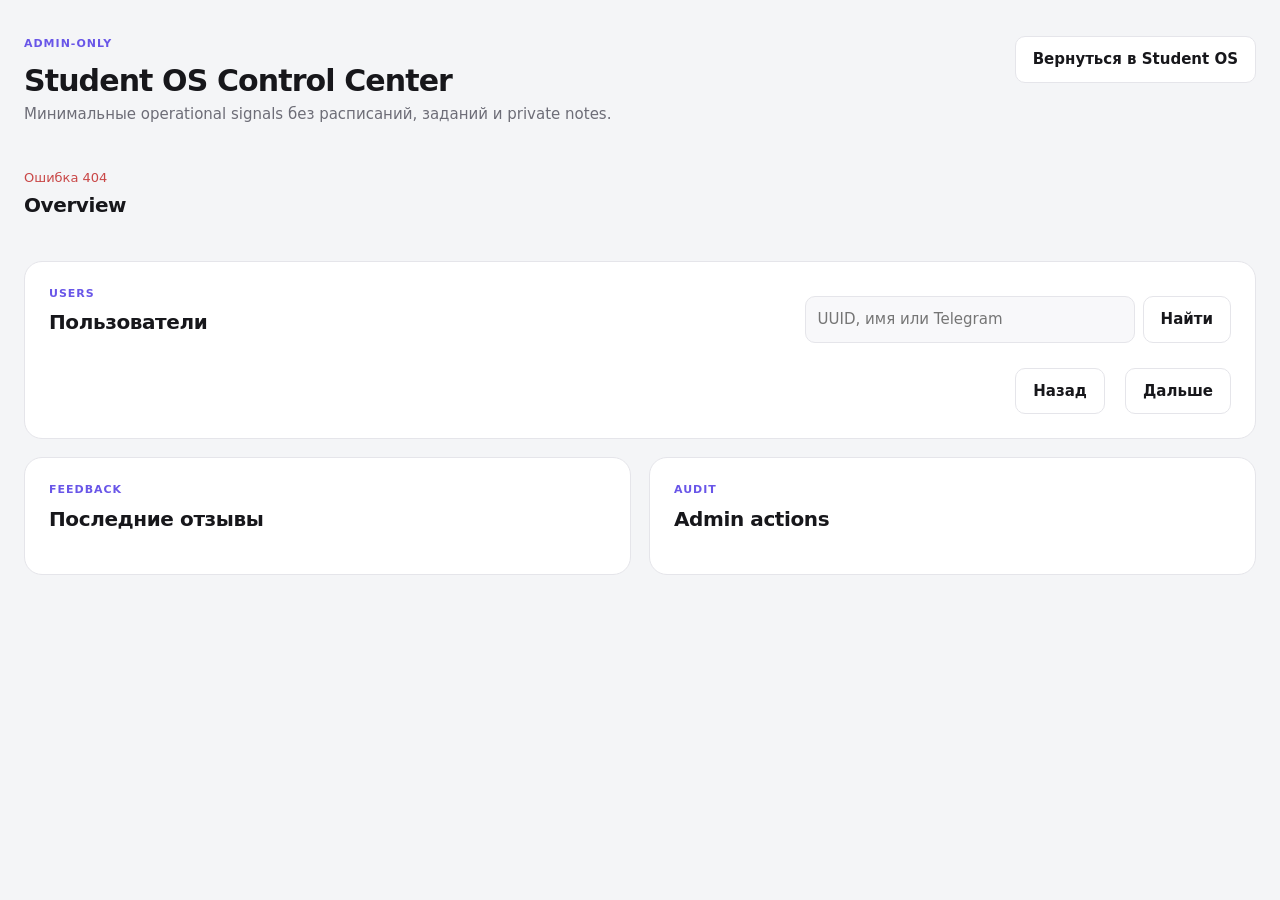
==== static/admin.html @ e1940b22 "Build secure admin and feedback foundation" ====
<!doctype html>
<html lang="ru"><head><meta charset="utf-8"><meta name="viewport" content="width=device-width,initial-scale=1"><title>Student OS Admin</title><link rel="stylesheet" href="/static/styles.css"><link rel="stylesheet" href="/static/admin.css"><script src="/static/admin.js" defer></script></head>
<body><main class="admin-shell">
  <header class="admin-head"><div><p class="eyebrow">Admin-only</p><h1>Student OS Control Center</h1><p class="muted">Минимальные operational signals без расписаний, заданий и private notes.</p></div><a class="secondary admin-link" href="/">Вернуться в Student OS</a></header>
  <p id="adminError" class="form-error" role="alert"></p>
  <section><h2>Overview</h2><div id="overview" class="metric-grid"></div></section>
  <section class="card admin-card"><div class="section-head"><div><p class="eyebrow">Users</p><h2>Пользователи</h2></div><form id="userSearch" class="admin-search"><input id="userQuery" maxlength="120" placeholder="UUID, имя или Telegram"><button class="secondary">Найти</button></form></div><div id="users" class="admin-list"></div><div class="pager"><button id="prevUsers" class="secondary">Назад</button><span id="usersPage" class="muted"></span><button id="nextUsers" class="secondary">Дальше</button></div></section>
  <div class="admin-columns"><section class="card admin-card"><p class="eyebrow">Feedback</p><h2>Последние отзывы</h2><div id="feedback" class="admin-list"></div></section><section class="card admin-card"><p class="eyebrow">Audit</p><h2>Admin actions</h2><div id="actions" class="admin-list"></div></section></div>
</main>
<dialog id="adminUserDialog" class="modal"><div class="modal-card"><div class="modal-head"><div><p class="eyebrow">User detail</p><h2 id="adminUserTitle">Пользователь</h2></div><button class="icon-button" id="closeAdminUser" aria-label="Закрыть">×</button></div><div id="adminUserDetails"></div><form id="creditForm" class="admin-mutation"><h3>Изменить credits</h3><label>Delta<input id="creditDelta" type="number" min="-1000" max="1000" required></label><label>Причина<input id="creditReason" minlength="3" maxlength="500" required></label><button class="primary">Применить</button></form><form id="unlimitedForm" class="admin-mutation"><h3>Unlimited</h3><label class="deadline-status"><span>Безлимитный Student AI</span><input id="adminUnlimited" type="checkbox"></label><label>Причина<input id="unlimitedReason" minlength="3" maxlength="500" required></label><button class="primary">Сохранить</button></form><p id="adminMutationError" class="form-error"></p></div></dialog>
</body></html>
---- static/styles.css ----
:root { color-scheme: light; --bg:#f4f5f7; --surface:#fff; --surface-2:#f8f8fa; --text:#17171b; --muted:#6d6d77; --border:#e5e5ea; --accent:#6956e8; --accent-soft:#eeebff; --success:#2c9a67; --danger:#c94747; --shadow:0 12px 36px rgba(25,20,50,.07); }
[data-theme="dark"] { color-scheme:dark; --bg:#111115; --surface:#1b1b21; --surface-2:#23232b; --text:#f5f4f8; --muted:#a3a1ad; --border:#303039; --accent:#a99cff; --accent-soft:#2e294e; --shadow:0 12px 36px rgba(0,0,0,.22); }
* { box-sizing:border-box; }
body { margin:0; background:var(--bg); color:var(--text); font:15px/1.5 Inter,ui-sans-serif,system-ui,-apple-system,sans-serif; }
button,input,textarea,select { font:inherit; }
button { color:inherit; }
.shell { min-height:100vh; display:grid; grid-template-columns:230px minmax(0,1fr); transition:grid-template-columns .2s ease; }
.shell.sidebar-collapsed { grid-template-columns:78px minmax(0,1fr); }
.sidebar { position:sticky; z-index:10; top:0; height:100vh; padding:24px 18px; background:var(--surface); border-right:1px solid var(--border); display:flex; flex-direction:column; overflow:hidden; }
.sidebar-heading { display:flex; align-items:center; justify-content:space-between; min-height:38px; margin-bottom:24px; }
.brand { color:var(--text); text-decoration:none; white-space:nowrap; font-size:20px; font-weight:800; letter-spacing:-.03em; }
.collapse-button { width:28px; height:28px; flex:0 0 auto; border:1px solid var(--border); border-radius:8px; background:var(--surface-2); color:var(--muted); cursor:pointer; }
.sidebar-collapsed .sidebar { padding-inline:12px; }
.sidebar-collapsed .brand,.sidebar-collapsed .nav-label { display:none; }
.sidebar-collapsed .sidebar-heading { justify-content:center; }
.sidebar-collapsed .collapse-button { transform:rotate(180deg); }
.sidebar-nav,.mobile-drawer nav { display:grid; gap:6px; }
.nav-item { min-width:0; border:0; background:transparent; padding:11px 13px; text-align:left; border-radius:10px; cursor:pointer; display:flex; align-items:center; gap:12px; color:var(--muted); white-space:nowrap; }
.nav-item:hover,.nav-item.active { background:var(--accent-soft); color:var(--accent); }
.nav-icon { width:22px; height:22px; flex:0 0 22px; display:inline-grid; place-items:center; font-size:17px; line-height:1; }
.ai-icon { border:1px solid currentColor; border-radius:6px; font-size:9px; font-weight:800; }
.soon { margin-left:auto; padding:2px 6px; border-radius:999px; background:var(--surface-2); color:var(--muted); font-size:9px; font-weight:750; text-transform:uppercase; }
.nav-divider { height:1px; margin:9px 8px; background:var(--border); }
.sidebar-foot { margin-top:auto; padding:12px; color:var(--muted); font-size:12px; display:flex; align-items:center; gap:8px; white-space:nowrap; }
.status-dot { width:8px; height:8px; flex:0 0 8px; border-radius:50%; background:var(--success); }
.status-dot.neutral { background:var(--muted); }
.bottom-nav,.mobile-drawer,.drawer-backdrop,.menu-button { display:none; }
main { width:min(1440px,100%); min-width:0; margin:0 auto; padding:0 42px 54px; }
.topbar { min-height:112px; display:grid; grid-template-columns:1fr auto; align-items:center; }
.title-group { min-width:0; }
h1,h2,h3,p { margin-top:0; }
h1 { margin-bottom:0; font-size:30px; letter-spacing:-.03em; }
h2 { font-size:20px; letter-spacing:-.02em; }
h3 { font-size:16px; }
.eyebrow { margin-bottom:5px; text-transform:uppercase; letter-spacing:.09em; font-size:11px; font-weight:750; color:var(--accent); }
.muted { color:var(--muted); }
.page { display:none; min-width:0; }
.page.active { display:block; animation:appear .2s ease; }
@keyframes appear { from { opacity:.25; transform:translateY(3px); } }
.card { background:var(--surface); border:1px solid var(--border); border-radius:18px; padding:24px; box-shadow:var(--shadow); }
.card.compact { padding:12px 16px; box-shadow:none; }
.hero { min-height:150px; margin-bottom:20px; display:flex; justify-content:space-between; align-items:center; gap:20px; background:linear-gradient(130deg,var(--surface),var(--accent-soft)); }
.primary,.secondary,.danger { border:0; padding:11px 17px; border-radius:10px; cursor:pointer; font-weight:700; }
.primary { background:var(--accent); color:#fff; }
.secondary { border:1px solid var(--border); background:var(--surface); color:var(--text); }
.danger { border:1px solid color-mix(in srgb,var(--danger) 40%,var(--border)); background:transparent; color:var(--danger); }
.primary:disabled,.secondary:disabled { opacity:.55; cursor:wait; }
.text-button,.icon-button,.menu-button { border:0; background:transparent; color:var(--accent); cursor:pointer; }
.icon-button,.menu-button { width:40px; height:40px; border-radius:10px; font-size:20px; }
.icon-button:hover,.menu-button:hover { background:var(--surface-2); }
.two-columns { display:grid; grid-template-columns:1fr 1fr; gap:20px; }
.section-head,.form-foot,.preview-head { display:flex; justify-content:space-between; align-items:center; gap:12px; }
.stack { display:grid; gap:10px; }
.list-item { padding:13px 0; border-top:1px solid var(--border); display:flex; gap:13px; align-items:flex-start; }
.list-item:first-child { border-top:0; }
.time-badge { min-width:55px; color:var(--accent); font-weight:750; }
.list-item h3,.list-item p { margin-bottom:2px; }
.deadline-item { width:100%; border-right:0; border-bottom:0; border-left:0; color:var(--text); background:transparent; text-align:left; cursor:pointer; }
.deadline-item:hover { background:var(--surface-2); }
.empty-copy { color:var(--muted); padding:18px 0; text-align:center; }
.schedule-actions { display:flex; justify-content:space-between; align-items:center; gap:12px; margin-bottom:8px; padding:12px 16px; border:1px solid var(--border); border-radius:16px; background:var(--surface); }
.action-group { display:flex; align-items:center; gap:9px; }
.segmented { display:inline-flex; padding:3px; background:var(--surface-2); border-radius:10px; }
.segmented button { border:0; padding:7px 14px; border-radius:8px; background:transparent; cursor:pointer; }
.segmented button.active { background:var(--surface); color:var(--accent); box-shadow:0 2px 9px rgba(0,0,0,.08); }
.field-settings { position:relative; }
.field-settings summary { padding:9px 11px; cursor:pointer; color:var(--accent); }
.popover { position:absolute; z-index:15; right:0; top:44px; width:210px; padding:14px; border:1px solid var(--border); border-radius:12px; background:var(--surface); box-shadow:var(--shadow); display:grid; gap:7px; }
.field-option,.settings-field { display:flex; flex-direction:row; align-items:center; justify-content:space-between; gap:12px; width:100%; min-height:31px; font-weight:550; cursor:pointer; }
.field-option { min-height:36px; padding:4px 0; }
.field-option input,.settings-field input { width:17px; height:17px; margin:0; flex:0 0 auto; accent-color:var(--accent); }
.schedule-hint { margin:10px 4px 14px; font-size:13px; }
.schedule-grid { display:grid; width:100%; max-width:100%; grid-template-columns:repeat(5,minmax(155px,1fr)); gap:12px; overflow-x:auto; }
.day-column { min-width:155px; }
.day-heading { margin:0 0 10px; padding:0 4px; color:var(--muted); font-size:13px; }
.day-heading strong { display:block; color:var(--text); font-size:16px; }
.lesson-card { width:100%; min-height:126px; margin-bottom:10px; padding:14px; text-align:left; color:var(--text); border:1px solid var(--border); border-left:3px solid var(--accent); border-radius:13px; background:var(--surface); cursor:pointer; }
.lesson-card:hover { transform:translateY(-1px); border-color:color-mix(in srgb,var(--accent) 55%,var(--border)); box-shadow:var(--shadow); }
.lesson-time { color:var(--accent); font-size:12px; font-weight:750; }
.lesson-card h3 { margin:4px 0 7px; }
.lesson-detail { margin:2px 0; color:var(--muted); font-size:12px; }
.study-layout { display:grid; grid-template-columns:minmax(300px,.8fr) minmax(420px,1.2fr); gap:20px; align-items:start; }
.study-form { display:grid; gap:15px; position:sticky; top:20px; }
label { display:grid; gap:6px; font-weight:650; }
input,textarea,select { width:100%; border:1px solid var(--border); background:var(--surface-2); color:var(--text); padding:11px 12px; border-radius:10px; outline:none; }
input:focus,textarea:focus,select:focus { border-color:var(--accent); box-shadow:0 0 0 3px var(--accent-soft); }
textarea { min-height:210px; resize:vertical; }
.study-result { box-shadow:none; }
.study-section { padding:19px 0; border-top:1px solid var(--border); }
.study-section:first-child { padding-top:0; border-top:0; }
.feedback-rating { display:flex; align-items:center; gap:8px; flex-wrap:wrap; }
.feedback-rating h3 { width:100%; margin-bottom:4px; }
.defense { margin:12px -8px -4px; padding:20px; border-radius:14px; background:var(--accent-soft); }
.defense blockquote { margin:0 0 16px; font-size:16px; }
.numbered { padding-left:22px; }
.numbered li { margin:8px 0; }
.deadline-box { display:grid; grid-template-columns:1fr 1fr; gap:10px; margin-top:14px; }
.deadline-box .wide { grid-column:1/-1; }
.empty-state,.coming-page { min-height:420px; display:grid; place-content:center; text-align:center; color:var(--muted); }
.empty-icon { font-size:32px; font-weight:800; color:var(--accent); }
.calendar-head { display:flex; align-items:center; justify-content:center; gap:25px; margin-bottom:14px; }
.calendar-head h2 { min-width:200px; margin:0; text-align:center; }
.calendar-grid { display:grid; grid-template-columns:repeat(7,minmax(100px,1fr)); padding:0; overflow:hidden; box-shadow:none; }
.weekday { padding:11px; background:var(--surface-2); color:var(--muted); text-align:center; font-size:12px; font-weight:750; }
.calendar-day { min-height:118px; padding:10px; border-top:1px solid var(--border); border-right:1px solid var(--border); }
.calendar-day.other { color:var(--muted); opacity:.55; }
.calendar-day.today .day-number { background:var(--accent); color:#fff; }
.day-number { display:grid; place-items:center; width:27px; height:27px; border-radius:9px; font-weight:700; }
.calendar-event { width:100%; margin-top:5px; padding:5px 7px; border:0; border-radius:7px; background:var(--accent-soft); color:var(--accent); text-align:left; white-space:nowrap; overflow:hidden; text-overflow:ellipsis; cursor:pointer; font-size:11px; }
.calendar-event.done { text-decoration:line-through; opacity:.6; }
.settings-grid { display:grid; grid-template-columns:repeat(2,minmax(0,1fr)); gap:18px; align-items:start; }
.settings-column { display:grid; gap:18px; align-content:start; min-width:0; }
.settings-card { box-shadow:none; }
.settings-choice { margin-bottom:0; }
.setting-row { display:flex; align-items:center; justify-content:space-between; gap:18px; padding:13px 0; border-top:1px solid var(--border); }
.setting-row select { width:120px; }
.setting-row span,.setting-action span:first-child { display:grid; }
.setting-row small,.setting-action small { color:var(--muted); font-weight:400; }
.settings-fields { display:grid; gap:5px; }
.settings-fields label,.field-options label { display:flex; align-items:center; justify-content:space-between; gap:12px; width:100%; }
.settings-field { padding:7px 0; border-top:1px solid var(--border); }
.status-panel { display:flex; align-items:flex-start; gap:12px; padding:15px; border-radius:12px; background:var(--surface-2); }
.status-panel p { margin:3px 0 0; color:var(--muted); }
.setting-action { width:100%; display:flex; align-items:center; justify-content:space-between; gap:15px; padding:14px 0; border:0; border-top:1px solid var(--border); background:transparent; color:var(--text); text-align:left; cursor:pointer; }
.setting-action[href] { text-decoration:none; }
.setting-action.disabled { cursor:default; color:var(--muted); }
.mobile-drawer { position:fixed; z-index:40; top:0; bottom:0; left:0; width:min(310px,86vw); padding:22px 16px; background:var(--surface); box-shadow:20px 0 50px rgba(0,0,0,.22); transform:translateX(-105%); transition:transform .2s ease; }
.mobile-drawer.open { transform:translateX(0); }
.drawer-head { display:flex; align-items:center; justify-content:space-between; margin-bottom:24px; }
.drawer-backdrop { position:fixed; z-index:35; inset:0; width:100%; height:100%; border:0; background:rgba(0,0,0,.45); }
.modal { width:min(720px,calc(100vw - 28px)); max-height:calc(100vh - 28px); padding:0; border:0; border-radius:18px; background:transparent; color:var(--text); overflow:hidden; }
.modal::backdrop { background:rgba(0,0,0,.5); backdrop-filter:blur(3px); }
.modal-card { max-height:calc(100vh - 28px); padding:24px; border:1px solid var(--border); border-radius:18px; background:var(--surface); overflow:auto; }
.modal-head { display:flex; justify-content:space-between; align-items:flex-start; gap:16px; margin-bottom:18px; }
.modal-head h2 { margin-bottom:0; }
.form-grid { display:grid; grid-template-columns:repeat(2,minmax(0,1fr)); gap:13px; }
.form-grid .wide { grid-column:1/-1; }
.form-grid textarea { min-height:88px; }
.deadline-status { min-height:44px; padding:8px 0; display:flex; flex-direction:row; align-items:center; justify-content:space-between; }
.deadline-status input { width:18px; height:18px; margin:0; flex:0 0 auto; accent-color:var(--accent); }
.form-error { min-height:22px; margin:9px 0 0; color:var(--danger); font-size:13px; }
.modal-actions { display:grid; grid-template-columns:auto 1fr auto auto; align-items:center; gap:9px; margin-top:12px; }
.upload-box { padding:20px; border:1px dashed color-mix(in srgb,var(--accent) 55%,var(--border)); border-radius:14px; background:var(--accent-soft); }
.upload-box p { margin:7px 0 14px; color:var(--muted); font-size:13px; }
.import-modal { width:min(1040px,calc(100vw - 28px)); }
.import-rows { display:grid; gap:10px; max-height:48vh; margin:14px 0; overflow:auto; }
.preview-controls { display:flex; align-items:center; gap:10px; }
.preview-toggle { min-width:210px; min-height:40px; padding:8px 10px; display:flex; flex-direction:row; align-items:center; justify-content:space-between; gap:12px; border:1px solid var(--border); border-radius:10px; background:var(--surface-2); cursor:pointer; }
.preview-toggle input { width:18px; height:18px; margin:0; flex:0 0 auto; accent-color:var(--accent); }
.filter-note { margin:4px 0 0; color:var(--accent); font-size:12px; }
.import-row { display:grid; grid-template-columns:100px minmax(180px,1.5fr) 88px 88px minmax(120px,1fr) minmax(100px,.8fr) 42px; gap:8px; align-items:end; padding:12px; border:1px solid var(--border); border-radius:12px; background:var(--surface-2); }
.import-row label { font-size:11px; color:var(--muted); }
.import-row input,.import-row select { padding:8px; font-size:13px; }
.import-row .teacher-field { grid-column:1/3; }
.import-row .type-field { grid-column:3/5; }
.row-remove { width:38px; height:38px; border:1px solid var(--border); border-radius:9px; background:var(--surface); color:var(--danger); cursor:pointer; }
#toast { position:fixed; z-index:80; right:24px; bottom:24px; transform:translateY(20px); opacity:0; pointer-events:none; max-width:min(420px,calc(100vw - 32px)); padding:12px 16px; border-radius:10px; background:var(--text); color:var(--surface); transition:.2s; }
#toast.show { opacity:1; transform:translateY(0); }

@media (max-width:900px) {
  .shell,.shell.sidebar-collapsed { grid-template-columns:1fr; }
  .sidebar { display:none; }
  .bottom-nav { position:fixed; z-index:25; bottom:0; left:0; width:100%; height:78px; padding:7px 8px 9px; border-top:1px solid var(--border); background:var(--surface); box-shadow:0 -8px 24px rgba(20,20,40,.08); display:grid; grid-template-columns:repeat(4,1fr); gap:7px; }
  .bottom-nav .nav-item { min-height:60px; justify-content:center; flex-direction:column; gap:4px; padding:6px 4px; font-size:12px; font-weight:650; text-align:center; }
  .bottom-nav .nav-item.active { box-shadow:inset 0 0 0 1px color-mix(in srgb,var(--accent) 25%,transparent); }
  .bottom-nav .nav-icon { width:28px; height:25px; flex-basis:25px; font-size:25px; font-weight:700; }
  .bottom-nav .ai-icon { font-size:11px; }
  .mobile-drawer { display:block; }
  .drawer-backdrop:not([hidden]) { display:block; }
  main { padding:0 16px 104px; }
  .topbar { min-height:92px; grid-template-columns:42px minmax(0,1fr) 42px; gap:6px; }
  .menu-button { display:block; margin-left:-8px; }
  .two-columns,.study-layout,.settings-grid { grid-template-columns:1fr; }
  .settings-column { display:contents; }
  #appearanceSettings { grid-row:1; }
  #scheduleSettings { grid-row:2; }
  #aiSettings { grid-row:3; }
  #dataSettings { grid-row:4; }
  .study-form { position:static; }
  .schedule-actions { align-items:flex-start; }
  .action-group { flex-wrap:wrap; justify-content:flex-end; }
  .schedule-grid { display:block; overflow:visible; }
  .day-column { width:100%; margin-bottom:22px; }
  .day-heading { position:sticky; top:0; z-index:2; margin:0 0 9px; padding:8px 4px; background:var(--bg); }
  .lesson-card { min-height:0; margin-bottom:9px; padding:16px; }
  .calendar-grid { width:100%; grid-template-columns:repeat(7,minmax(0,1fr)); overflow:hidden; }
  .weekday { min-width:0; padding:8px 2px; }
  .calendar-day { min-width:0; min-height:84px; padding:5px 4px; overflow:hidden; }
  .day-number { width:25px; height:25px; font-size:12px; }
  .calendar-event { padding:4px; font-size:9px; }
  .import-row { grid-template-columns:1fr 1fr; }
  .import-row .subject-field,.import-row .location-field,.import-row .room-field,.import-row .teacher-field,.import-row .type-field { grid-column:1/-1; }
  .row-remove { justify-self:end; }
}

@media (max-width:560px) {
  .hero { align-items:flex-start; flex-direction:column; }
  .schedule-actions { display:grid; }
  .action-group { justify-content:stretch; display:grid; grid-template-columns:1fr 1fr 1fr; }
  .field-settings summary,.secondary,.primary { text-align:center; }
  .field-settings .popover { left:0; right:auto; }
  .deadline-box,.form-grid { grid-template-columns:1fr; }
  .deadline-box .wide,.form-grid .wide { grid-column:auto; }
  .calendar-head { gap:12px; }
  .calendar-head h2 { min-width:170px; font-size:18px; }
  .calendar-day { min-height:76px; padding:4px 2px; }
  .calendar-event { height:7px; width:7px; margin:5px auto 0; padding:0; border-radius:50%; font-size:0; }
  .modal-card { padding:18px; }
  .preview-head { align-items:stretch; flex-direction:column; }
  .preview-controls { align-items:stretch; flex-direction:column; }
  .preview-toggle { width:100%; }
  .modal-actions { grid-template-columns:1fr 1fr; }
  .modal-actions span { display:none; }
  .import-row { grid-template-columns:1fr; }
  .import-row .subject-field,.import-row .location-field,.import-row .room-field,.import-row .teacher-field,.import-row .type-field { grid-column:auto; }
  #toast { right:16px; bottom:94px; }
}
---- static/admin.css ----
.admin-shell { max-width:1280px; margin:0 auto; padding:36px 24px 70px; }
.admin-head { display:flex; align-items:flex-start; justify-content:space-between; gap:20px; margin-bottom:28px; }
.admin-link { display:inline-block; text-decoration:none; white-space:nowrap; }
.metric-grid { display:grid; grid-template-columns:repeat(4,minmax(140px,1fr)); gap:12px; margin-bottom:24px; }
.metric { padding:18px; border:1px solid var(--border); border-radius:14px; background:var(--surface); }
.metric strong { display:block; margin-top:6px; font-size:28px; }
.admin-card { box-shadow:none; margin-bottom:18px; }
.admin-search { display:flex; gap:8px; }
.admin-search input { width:min(330px,45vw); }
.admin-list { display:grid; gap:0; }
.admin-row { display:grid; grid-template-columns:minmax(180px,1fr) minmax(120px,.6fr) auto; gap:12px; align-items:center; padding:13px 0; border-top:1px solid var(--border); }
.admin-row:first-child { border-top:0; }
.admin-row button { text-align:left; }
.admin-row p { margin:2px 0; }
.pager { display:flex; justify-content:flex-end; align-items:center; gap:10px; margin-top:14px; }
.admin-columns { display:grid; grid-template-columns:1fr 1fr; gap:18px; }
.admin-mutation { display:grid; grid-template-columns:120px minmax(180px,1fr) auto; gap:10px; align-items:end; padding:18px 0; border-top:1px solid var(--border); }
.admin-mutation h3 { grid-column:1/-1; margin:0; }
.admin-mutation[hidden] { display:none; }
@media(max-width:760px){.admin-head,.section-head{align-items:stretch;flex-direction:column}.metric-grid{grid-template-columns:1fr 1fr}.admin-columns{grid-template-columns:1fr}.admin-search{width:100%}.admin-search input{width:100%}.admin-row{grid-template-columns:1fr}.admin-mutation{grid-template-columns:1fr}.admin-shell{padding:24px 16px 50px}}
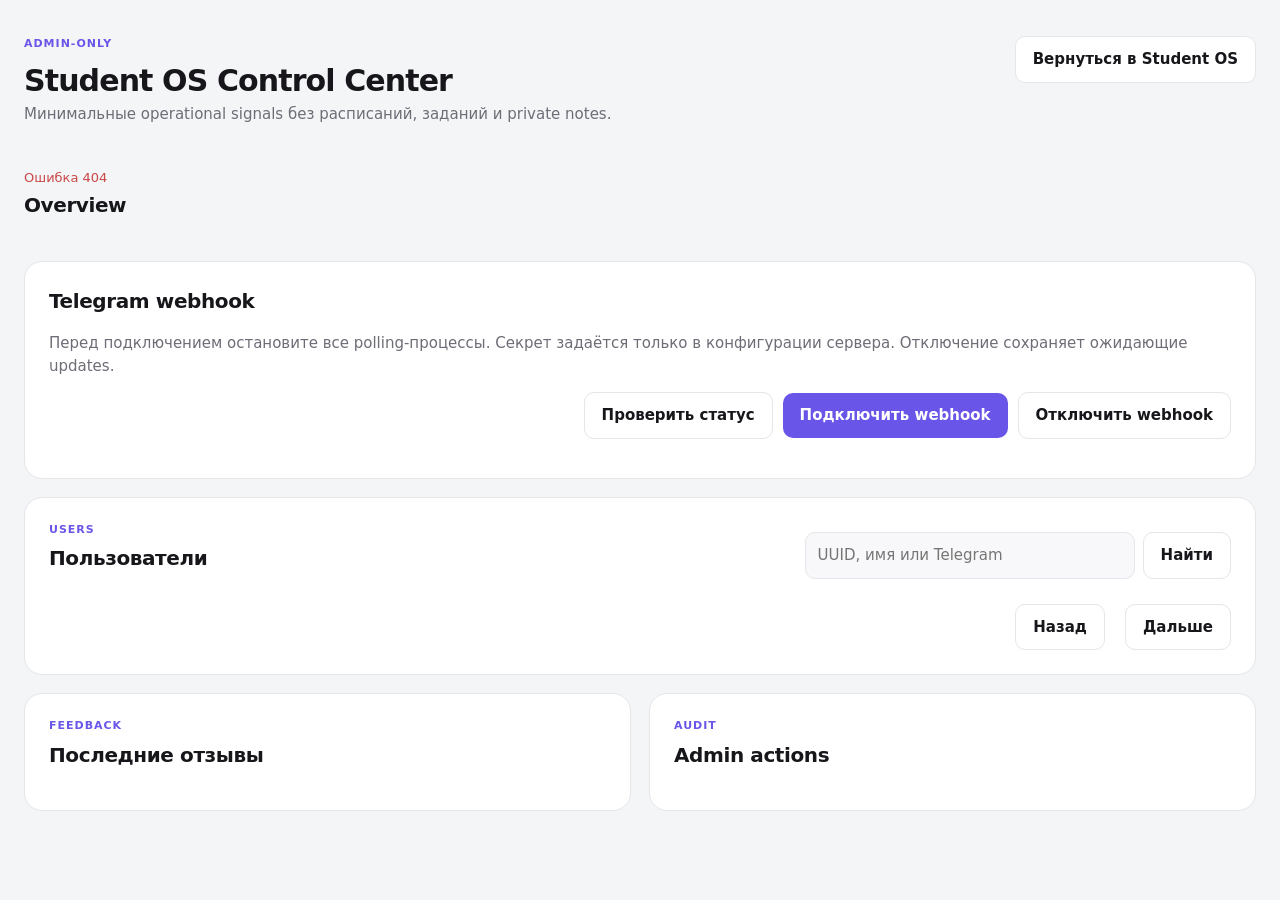
==== commit bde6d98f: "Replace second Eco worker with durable Telegram webhook runtime" ====
--- a/static/admin.html
+++ b/static/admin.html
@@ -1,11 +1,12 @@
 <!doctype html>
-<html lang="ru"><head><meta charset="utf-8"><meta name="viewport" content="width=device-width,initial-scale=1"><title>Student OS Admin</title><link rel="stylesheet" href="/static/styles.css"><link rel="stylesheet" href="/static/admin.css"><script src="/static/admin.js" defer></script></head>
+<html lang="ru"><head><meta charset="utf-8"><meta name="viewport" content="width=device-width,initial-scale=1"><title>Student OS Admin</title><link rel="stylesheet" href="/static/styles.css?v=3"><link rel="stylesheet" href="/static/admin.css?v=3"><script src="/static/admin.js?v=3" defer></script></head>
 <body><main class="admin-shell">
   <header class="admin-head"><div><p class="eyebrow">Admin-only</p><h1>Student OS Control Center</h1><p class="muted">Минимальные operational signals без расписаний, заданий и private notes.</p></div><a class="secondary admin-link" href="/">Вернуться в Student OS</a></header>
   <p id="adminError" class="form-error" role="alert"></p>
   <section><h2>Overview</h2><div id="overview" class="metric-grid"></div></section>
+  <section class="card admin-card"><h2>Telegram webhook</h2><p class="muted">Перед подключением остановите все polling-процессы. Секрет задаётся только в конфигурации сервера. Отключение сохраняет ожидающие updates.</p><div class="pager"><button class="secondary" data-webhook-action="status">Проверить статус</button><button class="primary" data-webhook-action="register">Подключить webhook</button><button class="secondary" data-webhook-action="delete">Отключить webhook</button></div><pre id="webhookStatus" aria-live="polite"></pre></section>
   <section class="card admin-card"><div class="section-head"><div><p class="eyebrow">Users</p><h2>Пользователи</h2></div><form id="userSearch" class="admin-search"><input id="userQuery" maxlength="120" placeholder="UUID, имя или Telegram"><button class="secondary">Найти</button></form></div><div id="users" class="admin-list"></div><div class="pager"><button id="prevUsers" class="secondary">Назад</button><span id="usersPage" class="muted"></span><button id="nextUsers" class="secondary">Дальше</button></div></section>
   <div class="admin-columns"><section class="card admin-card"><p class="eyebrow">Feedback</p><h2>Последние отзывы</h2><div id="feedback" class="admin-list"></div></section><section class="card admin-card"><p class="eyebrow">Audit</p><h2>Admin actions</h2><div id="actions" class="admin-list"></div></section></div>
 </main>
-<dialog id="adminUserDialog" class="modal"><div class="modal-card"><div class="modal-head"><div><p class="eyebrow">User detail</p><h2 id="adminUserTitle">Пользователь</h2></div><button class="icon-button" id="closeAdminUser" aria-label="Закрыть">×</button></div><div id="adminUserDetails"></div><form id="creditForm" class="admin-mutation"><h3>Изменить credits</h3><label>Delta<input id="creditDelta" type="number" min="-1000" max="1000" required></label><label>Причина<input id="creditReason" minlength="3" maxlength="500" required></label><button class="primary">Применить</button></form><form id="unlimitedForm" class="admin-mutation"><h3>Unlimited</h3><label class="deadline-status"><span>Безлимитный Student AI</span><input id="adminUnlimited" type="checkbox"></label><label>Причина<input id="unlimitedReason" minlength="3" maxlength="500" required></label><button class="primary">Сохранить</button></form><p id="adminMutationError" class="form-error"></p></div></dialog>
+<dialog id="adminUserDialog" class="modal"><div class="modal-card"><div class="modal-head"><div><p class="eyebrow">User detail</p><h2 id="adminUserTitle">Пользователь</h2></div><button class="icon-button" id="closeAdminUser" aria-label="Закрыть">×</button></div><div id="adminUserDetails"></div><form id="creditForm" class="admin-mutation"><h3>Изменить credits</h3><label>Delta<input id="creditDelta" type="number" min="-1000" max="1000" required></label><label>Причина<input id="creditReason" minlength="3" maxlength="500" required></label><button class="primary">Применить</button></form><form id="unlimitedForm" class="admin-mutation"><h3>Unlimited</h3><label class="deadline-status"><span>Безлимитный Student AI</span><input id="adminUnlimited" type="checkbox"></label><label>Причина<input id="unlimitedReason" minlength="3" maxlength="500" required></label><button class="primary">Сохранить</button></form><form id="trialForm" class="admin-mutation"><h3>Бесплатная попытка</h3><label>Причина восстановления<input id="trialReason" minlength="3" maxlength="500" required></label><button class="secondary">Восстановить попытку</button></form><p id="adminMutationError" class="form-error"></p></div></dialog>
 </body></html>
--- a/static/styles.css
+++ b/static/styles.css
@@ -1,6 +1,9 @@
 :root { color-scheme: light; --bg:#f4f5f7; --surface:#fff; --surface-2:#f8f8fa; --text:#17171b; --muted:#6d6d77; --border:#e5e5ea; --accent:#6956e8; --accent-soft:#eeebff; --success:#2c9a67; --danger:#c94747; --shadow:0 12px 36px rgba(25,20,50,.07); }
 [data-theme="dark"] { color-scheme:dark; --bg:#111115; --surface:#1b1b21; --surface-2:#23232b; --text:#f5f4f8; --muted:#a3a1ad; --border:#303039; --accent:#a99cff; --accent-soft:#2e294e; --shadow:0 12px 36px rgba(0,0,0,.22); }
+[data-theme="system"] { color-scheme:light dark; }
+@media (prefers-color-scheme:dark) { [data-theme="system"] { --bg:#111115; --surface:#1b1b21; --surface-2:#23232b; --text:#f5f4f8; --muted:#a3a1ad; --border:#303039; --accent:#a99cff; --accent-soft:#2e294e; --shadow:0 12px 36px rgba(0,0,0,.22); } }
 * { box-sizing:border-box; }
+[hidden] { display:none !important; }
 body { margin:0; background:var(--bg); color:var(--text); font:15px/1.5 Inter,ui-sans-serif,system-ui,-apple-system,sans-serif; }
 button,input,textarea,select { font:inherit; }
 button { color:inherit; }
@@ -48,7 +51,8 @@
 .text-button,.icon-button,.menu-button { border:0; background:transparent; color:var(--accent); cursor:pointer; }
 .icon-button,.menu-button { width:40px; height:40px; border-radius:10px; font-size:20px; }
 .icon-button:hover,.menu-button:hover { background:var(--surface-2); }
-.two-columns { display:grid; grid-template-columns:1fr 1fr; gap:20px; }
+.two-columns { display:grid; grid-template-columns:repeat(2,minmax(0,1fr)); gap:20px; }
+.two-columns > *,.section-head { min-width:0; }
 .section-head,.form-foot,.preview-head { display:flex; justify-content:space-between; align-items:center; gap:12px; }
 .stack { display:grid; gap:10px; }
 .list-item { padding:13px 0; border-top:1px solid var(--border); display:flex; gap:13px; align-items:flex-start; }
@@ -70,10 +74,11 @@
 .field-option { min-height:36px; padding:4px 0; }
 .field-option input,.settings-field input { width:17px; height:17px; margin:0; flex:0 0 auto; accent-color:var(--accent); }
 .schedule-hint { margin:10px 4px 14px; font-size:13px; }
-.schedule-grid { display:grid; width:100%; max-width:100%; grid-template-columns:repeat(5,minmax(155px,1fr)); gap:12px; overflow-x:auto; }
+.schedule-grid { display:grid; width:100%; max-width:100%; grid-template-columns:repeat(5,minmax(155px,1fr)); gap:12px; padding-top:16px; overflow-x:auto; }
 .day-column { min-width:155px; }
-.day-heading { margin:0 0 10px; padding:0 4px; color:var(--muted); font-size:13px; }
+.day-heading { position:relative; height:25px; margin:0 0 10px; padding:0 4px; color:var(--muted); font-size:13px; }
 .day-heading strong { display:block; color:var(--text); font-size:16px; }
+.today-marker { position:absolute; left:4px; bottom:calc(100% + 1px); color:var(--accent); font-size:10px; font-weight:750; text-transform:uppercase; letter-spacing:.06em; }
 .lesson-card { width:100%; min-height:126px; margin-bottom:10px; padding:14px; text-align:left; color:var(--text); border:1px solid var(--border); border-left:3px solid var(--accent); border-radius:13px; background:var(--surface); cursor:pointer; }
 .lesson-card:hover { transform:translateY(-1px); border-color:color-mix(in srgb,var(--accent) 55%,var(--border)); box-shadow:var(--shadow); }
 .lesson-time { color:var(--accent); font-size:12px; font-weight:750; }
@@ -81,6 +86,15 @@
 .lesson-detail { margin:2px 0; color:var(--muted); font-size:12px; }
 .study-layout { display:grid; grid-template-columns:minmax(300px,.8fr) minmax(420px,1.2fr); gap:20px; align-items:start; }
 .study-form { display:grid; gap:15px; position:sticky; top:20px; }
+.study-access { padding:11px 13px; border-radius:10px; background:var(--surface-2); color:var(--muted); font-size:13px; }
+.study-access.ready { background:var(--accent-soft); color:var(--accent); }
+.study-purchase { display:flex; flex-wrap:wrap; gap:8px; }
+.study-purchase .secondary { flex:1 1 180px; text-align:center; text-decoration:none; }
+.future-input { display:grid; grid-template-columns:auto minmax(0,1fr) auto; align-items:center; gap:10px; padding:12px; border:1px dashed var(--border); border-radius:11px; color:var(--muted); }
+.future-input div { display:grid; gap:2px; }
+.future-input small { font-weight:400; }
+.gate-card { max-width:520px; }
+.gate-actions { grid-template-columns:1fr auto auto; }
 label { display:grid; gap:6px; font-weight:650; }
 input,textarea,select { width:100%; border:1px solid var(--border); background:var(--surface-2); color:var(--text); padding:11px 12px; border-radius:10px; outline:none; }
 input:focus,textarea:focus,select:focus { border-color:var(--accent); box-shadow:0 0 0 3px var(--accent-soft); }
@@ -108,6 +122,7 @@
 .day-number { display:grid; place-items:center; width:27px; height:27px; border-radius:9px; font-weight:700; }
 .calendar-event { width:100%; margin-top:5px; padding:5px 7px; border:0; border-radius:7px; background:var(--accent-soft); color:var(--accent); text-align:left; white-space:nowrap; overflow:hidden; text-overflow:ellipsis; cursor:pointer; font-size:11px; }
 .calendar-event.done { text-decoration:line-through; opacity:.6; }
+.calendar-more { display:block; margin-top:3px; color:var(--muted); text-align:center; font-size:9px; font-weight:750; }
 .settings-grid { display:grid; grid-template-columns:repeat(2,minmax(0,1fr)); gap:18px; align-items:start; }
 .settings-column { display:grid; gap:18px; align-content:start; min-width:0; }
 .settings-card { box-shadow:none; }
@@ -119,6 +134,9 @@
 .settings-fields { display:grid; gap:5px; }
 .settings-fields label,.field-options label { display:flex; align-items:center; justify-content:space-between; gap:12px; width:100%; }
 .settings-field { padding:7px 0; border-top:1px solid var(--border); }
+.about-description { margin:0 0 16px; color:var(--muted); line-height:1.55; }
+.about-value { text-align:right; }
+.about-signoff { margin:16px 0 0; color:var(--muted); font-size:13px; }
 .status-panel { display:flex; align-items:flex-start; gap:12px; padding:15px; border-radius:12px; background:var(--surface-2); }
 .status-panel p { margin:3px 0 0; color:var(--muted); }
 .setting-action { width:100%; display:flex; align-items:center; justify-content:space-between; gap:15px; padding:14px 0; border:0; border-top:1px solid var(--border); background:transparent; color:var(--text); text-align:left; cursor:pointer; }
@@ -160,7 +178,7 @@
 @media (max-width:900px) {
   .shell,.shell.sidebar-collapsed { grid-template-columns:1fr; }
   .sidebar { display:none; }
-  .bottom-nav { position:fixed; z-index:25; bottom:0; left:0; width:100%; height:78px; padding:7px 8px 9px; border-top:1px solid var(--border); background:var(--surface); box-shadow:0 -8px 24px rgba(20,20,40,.08); display:grid; grid-template-columns:repeat(4,1fr); gap:7px; }
+  .bottom-nav { position:fixed; z-index:25; bottom:0; left:0; width:100%; height:78px; padding:7px 8px 9px; border-top:1px solid var(--border); background:var(--surface); box-shadow:0 -8px 24px rgba(20,20,40,.08); display:grid; grid-template-columns:repeat(4,minmax(0,1fr)); gap:7px; }
   .bottom-nav .nav-item { min-height:60px; justify-content:center; flex-direction:column; gap:4px; padding:6px 4px; font-size:12px; font-weight:650; text-align:center; }
   .bottom-nav .nav-item.active { box-shadow:inset 0 0 0 1px color-mix(in srgb,var(--accent) 25%,transparent); }
   .bottom-nav .nav-icon { width:28px; height:25px; flex-basis:25px; font-size:25px; font-weight:700; }
@@ -170,18 +188,21 @@
   main { padding:0 16px 104px; }
   .topbar { min-height:92px; grid-template-columns:42px minmax(0,1fr) 42px; gap:6px; }
   .menu-button { display:block; margin-left:-8px; }
-  .two-columns,.study-layout,.settings-grid { grid-template-columns:1fr; }
+  .two-columns,.study-layout,.settings-grid { grid-template-columns:minmax(0,1fr); }
   .settings-column { display:contents; }
   #appearanceSettings { grid-row:1; }
   #scheduleSettings { grid-row:2; }
   #aiSettings { grid-row:3; }
   #dataSettings { grid-row:4; }
+  #aboutSettings { grid-row:5; }
   .study-form { position:static; }
   .schedule-actions { align-items:flex-start; }
   .action-group { flex-wrap:wrap; justify-content:flex-end; }
-  .schedule-grid { display:block; overflow:visible; }
+  .schedule-grid { display:block; padding-top:0; overflow:visible; }
   .day-column { width:100%; margin-bottom:22px; }
   .day-heading { position:sticky; top:0; z-index:2; margin:0 0 9px; padding:8px 4px; background:var(--bg); }
+  .day-heading:has(.today-marker) { height:48px; }
+  .today-marker { position:static; display:block; height:16px; }
   .lesson-card { min-height:0; margin-bottom:9px; padding:16px; }
   .calendar-grid { width:100%; grid-template-columns:repeat(7,minmax(0,1fr)); overflow:hidden; }
   .weekday { min-width:0; padding:8px 2px; }
@@ -203,8 +224,8 @@
   .deadline-box .wide,.form-grid .wide { grid-column:auto; }
   .calendar-head { gap:12px; }
   .calendar-head h2 { min-width:170px; font-size:18px; }
-  .calendar-day { min-height:76px; padding:4px 2px; }
-  .calendar-event { height:7px; width:7px; margin:5px auto 0; padding:0; border-radius:50%; font-size:0; }
+  .calendar-day { min-height:88px; padding:4px 2px; }
+  .calendar-event { min-height:20px; margin-top:3px; padding:3px 4px; border-radius:5px; font-size:8px; font-weight:700; line-height:1.15; }
   .modal-card { padding:18px; }
   .preview-head { align-items:stretch; flex-direction:column; }
   .preview-controls { align-items:stretch; flex-direction:column; }
@@ -215,3 +236,10 @@
   .import-row .subject-field,.import-row .location-field,.import-row .room-field,.import-row .teacher-field,.import-row .type-field { grid-column:auto; }
   #toast { right:16px; bottom:94px; }
 }
+.account-actions { display:flex; flex-wrap:wrap; gap:10px; margin-top:16px; }
+.account-actions > * { max-width:100%; white-space:normal; text-align:center; }
+#accountNotice { overflow-wrap:anywhere; }
+.photo-input { border-top:1px solid var(--border); padding-top:18px; margin-top:18px; }
+.photo-task { display:grid; grid-template-columns:20px minmax(0,1fr); gap:10px; align-items:start; margin:12px 0; }
+.photo-task input { width:18px; height:18px; margin:3px 0; }
+.photo-task span { overflow-wrap:anywhere; max-height:160px; overflow:auto; }
